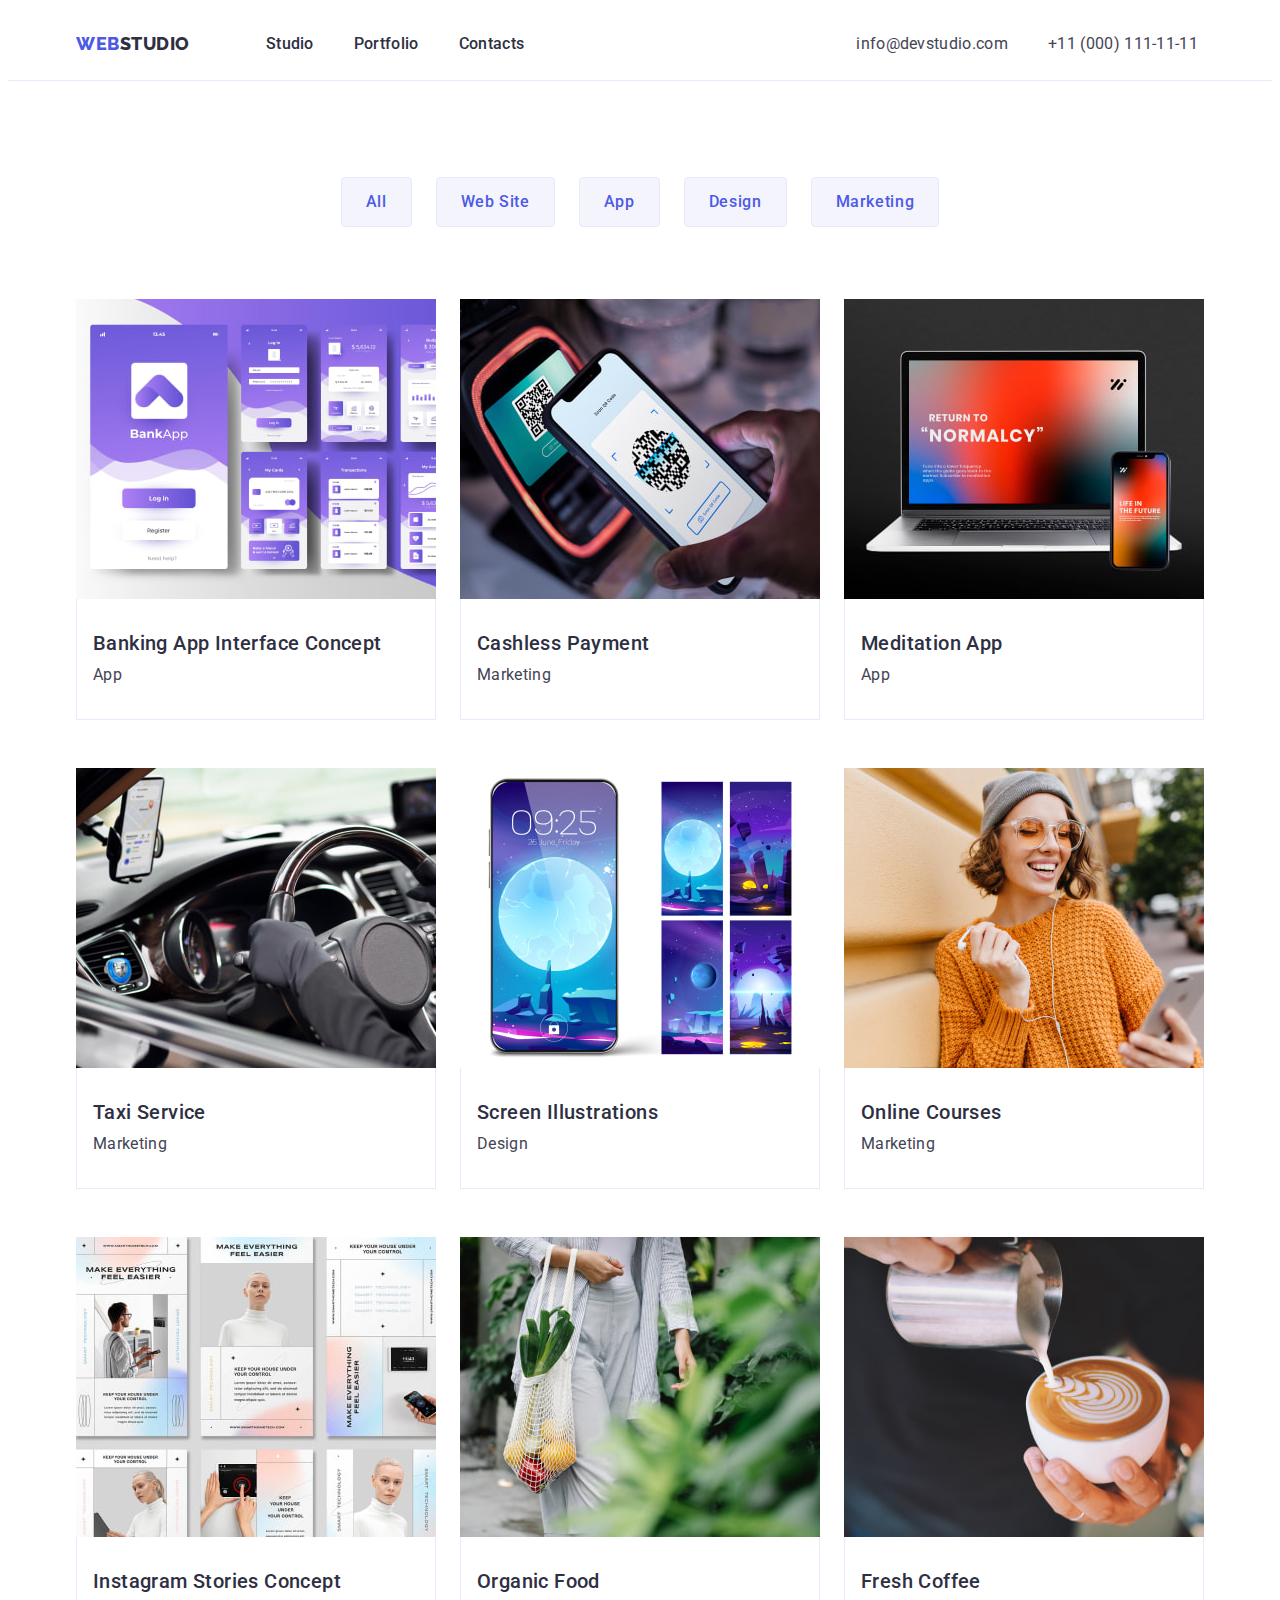
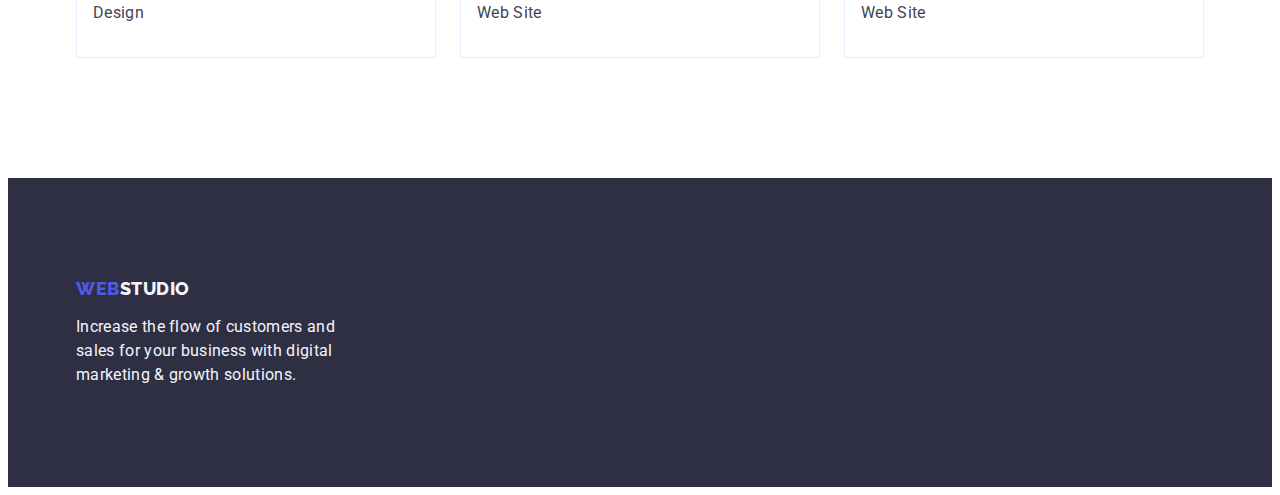
==== portfolio.html @ 7fe871c6 "Initial commit" ====
<!DOCTYPE html>
<html lang="en">
  <head>
    <meta charset="UTF-8" />
    <meta http-equiv="X-UA-Compatible" content="IE=edge" />
    <meta name="viewport" content="width=device-width, initial-scale=1.0" />
    <title>Document</title>
    <!--Styles Fonts-->
    <link rel="preconnect" href="https://fonts.googleapis.com" />
    <link rel="preconnect" href="https://fonts.gstatic.com" crossorigin />
    <link
      href="https://fonts.googleapis.com/css2?family=Raleway:wght@800&family=Roboto:wght@400;500;700;900&display=swap"
      rel="stylesheet"
    />
    <!-- Normolize -->
    <link rel="stylesheet" href="https://cdnjs.cloudflare.com/ajax/libs/modern-normalize/1.1.0/modern-normalize.min.css" integrity="sha512-wpPYUAdjBVSE4KJnH1VR1HeZfpl1ub8YT/NKx4PuQ5NmX2tKuGu6U/JRp5y+Y8XG2tV+wKQpNHVUX03MfMFn9Q==" crossorigin="anonymous" referrerpolicy="no-referrer" />
    <!--Styles proect-->
    <link rel="stylesheet" href="./css/styles.css" />
  </head>
  <body>
    <!--Header section-->
    <header class="header">
      <div class="header-container container">
        <nav class="header-nav">
          <a class="logo-link link" href="./index.html">Web<span class="web-logo">Studio</span></a>
          <ul class="header-nav-list list">
            <li class="header-nav-iteam">
              <a class="header-link link" href="./index.html">Studio</a>
            </li>
            <li class="header-nav-iteam">
              <a class="header-link link" href="./portfolio.html">Portfolio</a>
            </li>
            <li class="header-nav-iteam">
              <a class="header-link link" href="">Contacts</a>
            </li>
          </ul>
        </nav>
        <address class="header-address">
          <ul class="header-add-list list">
            <li class="header-add-link">
              <a class="header-add-mail link" href="mailto:info@devstudio.com">info@devstudio.com</a>
            </li>
            <li class="header-add-link">
              <a class="header-add-mail link" href="tel:+110001111111">+11 (000) 111-11-11</a>
            </li>
          </ul>
        </address>
      </div>
    </header>
    <!--Main section-->
    <main>
      <section class="filter-st">
        <div class="filter-container container">
          <h1 class="filter-title" hidden>Filter button</h1>
          <ul class="bt-list list">
            <li class="filter-bt-iteam link">
              <button type="button" class="filter-bt">All</button>
            </li>
            <li class="filter-bt-iteam link">
              <button type="button" class="filter-bt">Web Site</button>
            </li>
            <li class="filter-bt-iteam link">
              <button type="button" class="filter-bt">App</button>
            </li>
            <li class="filter-bt-iteam link">
              <button type="button" class="filter-bt">Design</button>
            </li>
            <li class="filter-bt-iteam link">
              <button type="button" class="filter-bt">Marketing</button>
            </li>
          </ul>
          <ul class="portf-list list">
            <li class="portf-list-iteam">
              <a class="portf-iteam link" href="">
                <img
                class="portfolio-img"
                src="./images/portfolio/img1.jpg"
                alt="Banking app"
                width="360"
                height="300"
                />
                <div class="portfolio-card-tx">
                  <h2 class="portfolio-title-two">Banking App Interface Concept</h2>
                  <p class="portfolio-tx-two">App</p>
                </div>
              </a>
            </li>
            <li class="portf-list-iteam">
              <a class="portf-iteam link" href="">
                <img
                class="portfolio-img"
                src="./images/portfolio/img2.jpg"
                alt="Payment"
                width="360"
                height="300"
                />
                <div class="portfolio-card-tx">
                  <h2 class="portfolio-title-two">Cashless Payment</h2>
                  <p class="portfolio-tx-two">Marketing</p>
                </div>
              </a>
            </li>
            <li class="portf-list-iteam">
              <a class="portf-iteam link" href="">
                <img
                class="portfolio-img"
                src="./images/portfolio/img3.jpg"
                alt="Meditation app"
                width="360"
                height="300"
                />
                <div class="portfolio-card-tx">
                  <h2 class="portfolio-title-two">Meditation App</h2>
                  <p class="portfolio-tx-two">App</p>
                </div>
              </a>
            </li>
            <li class="portf-list-iteam">
              <a class="portf-iteam link" href="">
                <img
                class="portfolio-img"
                src="./images/portfolio/img4.jpg"
                alt="Taxi Service"
                width="360"
                height="300"
                />
                <div class="portfolio-card-tx">
                  <h2 class="portfolio-title-two">Taxi Service</h2>
                  <p class="portfolio-tx-two">Marketing</p>
                </div>
              </a>
            </li>
            <li class="portf-list-iteam">
              <a class="portf-iteam link" href="">
                <img
                class="portfolio-img"
                src="./images/portfolio/img5.jpg"
                alt="Illustrations"
                width="360"
                height="300"
                />
                <div class="portfolio-card-tx">
                  <h2 class="portfolio-title-two">Screen Illustrations</h2>
                  <p class="portfolio-tx-two">Design</p>
                </div>
              </a>
            </li>
            <li class="portf-list-iteam">
              <a class="portf-iteam link" href="">
                <img
                class="portfolio-img"
                src="./images/portfolio/img6.jpg"
                alt="Online Courses"
                width="360"
                height="300"
                />
                <div class="portfolio-card-tx">
                  <h2 class="portfolio-title-two">Online Courses</h2>
                  <p class="portfolio-tx-two">Marketing</p>
                </div>
              </a>
            </li>
            <li class="portf-list-iteam">
              <a class="portf-iteam link" href="">
                <img
                class="portfolio-img"
                src="./images/portfolio/img7.jpg"
                alt="Instagram Stories"
                width="360"
                height="300"
                />
                <div class="portfolio-card-tx">
                  <h2 class="portfolio-title-two">Instagram Stories Concept</h2>
                  <p class="portfolio-tx-two">Design</p>
                </div>
              </a>
            </li>
            <li class="portf-list-iteam">
              <a class="portf-iteam link" href="">
                <img
                class="portfolio-img"
                src="./images/portfolio/img8.jpg"
                alt="Organic Food"
                width="360"
                height="300"
                />
                <div class="portfolio-card-tx">
                  <h2 class="portfolio-title-two">Organic Food</h2>
                  <p class="portfolio-tx-two">Web Site</p>
                </div>
              </a>
            </li>
            <li class="portf-list-iteam">
              <a class="portf-iteam link" href="">
                <img
                class=""
                src="./images/portfolio/img9.jpg"
                alt="Coffee"
                width="360"
                height="300"
                />
                <div class="portfolio-card-tx">
                  <h2 class="portfolio-title-two">Fresh Coffee</h2>
                  <p class="portfolio-tx-two">Web Site</p>
                </div>
              </a>
            </li>
          </ul>
        </div>
      </section>
    </main>
    <!--Footer section-->
    <footer class="footer">
      <div class="footer-container container">
        <a class="logo-link-footer link" href="./index.html">Web<span class="footer-logo">Studio</span></a>
        <p class="footer-tx"
          >Increase the flow of customers and sales for your business with digital marketing & growth
          solutions.</p
        >
      </div>
    </footer>
  </body>
</html>
---- css/styles.css ----
:root {
    /* Color */
    --main-txt-cl: #434455;
    --background-cl: #FFFFFF;
    --link-cl: #2E2F42;
    --color-cloud: #f4f4fd;
    --logo-cl: #4D5AE5;
    --activ-cl: #404bbf;
    --hero-cl: #FFFFFF;
    /* Fonts */
    --main-ft: Roboto, sans-serif;
    --second-ft: Raleway, sans-serif;
}

/**
  |============================
  | Base style
  |============================
*/

html {
    box-sizing: border-box;
}

*,
*::before,
*::after {
  box-sizing: inherit;
}

body {
    font-family: var(--main-ft);
    font-size: 16px;
    line-height: 1.5;
    letter-spacing: 0.2em;
    color: var(--main-txt-cl);
    background-color: var(--background-cl);
}

/* reset start */

h1,h2,h3,h4,h5,h6,p {
    margin: 0;
}

img {
    display: block;
}

.link {
    text-decoration: none;
}
.list {
    list-style: none;
    padding: 0;
    margin: 0;
}
button {
    cursor: pointer;
}

.container {
    width: 1158px;
    padding-left: 15px;
    padding-right: 15px;
    margin: 0 auto;
}
/**
  |============================
  | Header
  |============================
*/

.header {
    background-color: #FFFFFF;
    border-bottom: 1px solid #e7e9fc;
}
.logo-link {
    font-family: var(--second-ft);
    font-style: normal;
    font-weight: 800;
    font-size: 18px;
    line-height: 1.17;
    align-items: center;
    letter-spacing: 0.03em;
    text-transform: uppercase;
    color: var(--logo-cl);
    margin-right: 76px;
}

.web-logo {
    font-family: var(--second-ft);
    font-style: normal;
    font-weight: 800;
    font-size: 18px;
    line-height: 1.17;
    align-items: center;
    letter-spacing: 0.03em;
    text-transform: uppercase;
    color: var(--link-cl);
}

.header-nav {
    display: flex;
    align-items: center;
}

.header-nav-list {
    display: flex;
    align-items: center;
    margin-right: 332px;
}

.header-link {
    font-family: var(--main-ft);
    font-style: normal;
    font-weight: 500;
    font-size: 16px;
    line-height: 1.5;
    letter-spacing: 0.02em;
    color: var(--link-cl);
    display: flex;
    padding-top: 24px;
    padding-bottom: 24px;
}

.header-address {
    font-style: normal;
}

.header-link:hover,
.header-link:focus {
    color: var(--activ-cl);
}

.header-add-mail {
    font-style: normal;
    font-weight: 400;
    font-size: 16px;
    letter-spacing: 0.02em;
    line-height: 1.5;
    color: var(--main-txt-cl);
}

.header-add-mail:hover,
.header-add-mail:focus {
    color: var(--activ-cl);
}

.header-container {
    display: flex;
    align-items: center;
}

.header-add-list {
    display: flex;
    margin: 0px;
    padding: 0px;
}

.header-nav-list .header-nav-iteam:not(:last-child) {
    margin-right: 40px;
}
.header-add-list .header-add-link:not(:last-child) {
    margin-right: 40px;
  }
/**
  |============================
  | Hero
  |============================
*/

.hero-st {
    background-color: var(--link-cl);
    height: 600px;
    margin: 0px;
    padding-top: 188px;
    padding-bottom: 188px;
}

.hero-title {
    font-size: 56px;
    line-height: 1.07;
    text-align: center;
    letter-spacing: 0.02em;
    color: var(--hero-cl);

    max-width: 496px;
    margin-top: 0px;
    margin-right: auto;
    margin-bottom: 48px;
    margin-left: auto;
}

.hero-btn {
    background-color: var(--logo-cl);
    font-family: var(--main-ft);
    font-weight: 500;
    font-size: 16px;
    line-height: 1.5;
    letter-spacing: 0.04em;
    color: var(--hero-cl);
    cursor: pointer;

    display: block;
    min-width: 169px;
    padding: 16px 32px;
    box-shadow: 0px 4px 4px rgba(0, 0, 0, 0.15);
    border-radius: 4px;
    border: none;
    margin-right: auto;
    margin-left: auto;
}

.hero-btn:hover,
.hero-btn:focus {
    color: var(--hero-cl);
    background-color: var(--activ-cl);
}

/**
  |============================
  | About
  |============================
*/

.about {
    padding-top: 120px;
    padding-bottom: 120px;
}
.about-list {
    display: flex;
    margin-top: 0px;
    margin-bottom: 0px;
    padding: 0px;
}
.about-list-iteam {
    width: 264px;
}
.about-list-iteam:not(:last-child) {
    margin-right: 24px;
}
.about-title-main {
    font-weight: 500;
    font-size: 20px;
    line-height: 1.2;
    letter-spacing: 0.02em;
    color: var(--link-cl);
    margin-bottom: 8px
}

.about-tx {
    line-height: 1.5;
    letter-spacing: 0.02em;
}

/**
  |============================
  | Portfolio
  |============================
*/

.portfolio {
    padding-bottom: 120px;
}

.portfolio-list {
    display: flex;
}

.portfolio-title {
    font-size: 36px;
    line-height: 1.11;
    text-align: center;
    letter-spacing: 0.02em;
    color: var(--link-cl);
    text-transform: capitalize;

    margin-right: auto;
    margin-bottom: 72px;
    margin-left: auto;
}

.portfolio-list .portfolio-list-iteam:not(:last-child) {
    margin-right: 24px;
  }

/**
  |============================
  | Team
  |============================
*/

.team {
    background-color: var(--color-cloud);
    padding-top: 120px;
    padding-bottom: 120px;
}

.team-list {
    display: flex;
}
.team-title {
    font-size: 36px;
    line-height: 1.11;
    text-align: center;
    letter-spacing: 0.02em;
    text-transform: capitalize;
    color: var(--link-cl);
    margin-right: auto;
    margin-bottom: 72px;
    margin-left: auto;
}

.team-list-iteam {
    background-color: var(--background-cl);
    width: 264px;
    box-shadow: 0px 1px 6px rgba(46, 47, 66, 0.08), 0px 1px 1px rgba(46, 47, 66, 0.16), 0px 2px 1px rgba(46, 47, 66, 0.08);
    border-radius: 0px 0px 4px 4px;
}

.team-list .team-list-iteam:not(:last-child) {
    margin-right: 24px;
  }

.team-name {
    font-size: 20px;
    line-height: 1.2;
    font-weight: 500;
    text-align:center;
    letter-spacing: 0.02em;
    color: var(--link-cl);
    margin-bottom: 8px;
}

.team-tx {
    letter-spacing: 0.02em;
    line-height: 1.5;
    text-align: center;
}

.card-content {
    flex-direction: column;
    justify-content: center;
    align-items: center;
    padding: 32px 16px;
    gap: 8px;
}
/**
  |============================
  | Footer
  |============================
*/
.logo-link-footer {
    font-family: var(--second-ft);
    font-style: normal;
    font-weight: 800;
    font-size: 18px;
    line-height: 1.17;
    align-items: center;
    letter-spacing: 0.03em;
    text-transform: uppercase;
    color: var(--logo-cl);
    
    margin-bottom: 16px;
    display: inline-block;
}

.footer {
    background-color: var(--link-cl);
    color: var(--color-cloud);
    padding-top: 100px;
    padding-bottom: 100px;
}
.footer-logo {
    color: var(--color-cloud);
}

.footer-tx {
    font-weight: 400;
    letter-spacing: 0.02em;
    width: 264px;
}

/**
  |============================
  | Portfolio second page
  |============================
*/

/* Filter section */

.filter-st {
    padding-top: 96px;
    padding-bottom: 120px;
}

.bt-list {
    display: flex;
    justify-content: center;
    margin-bottom: 72px;
}

.bt-list .filter-bt-iteam:not(:last-child) {
    margin-right: 24px;
}
.filter-bt {
    font-family: var(--main-ft);
    font-weight: 500;
    font-size: 16px;
    line-height: 1.5;
    text-align: center;
    letter-spacing: 0.04em;
    color: var(--logo-cl);
    background-color: var(--color-cloud);
    cursor: pointer;

    border: 1px solid #E7E9FC;
    border-radius: 4px;
    padding: 12px 24px;
}

.filter-bt:hover,
.filter-bt:focus {
    color: var(--background-cl);
    background-color: var(--activ-cl);
    border: 1px solid transparent;
}

/* Portfoilio section */

.portfolio-title-two {
    font-weight: 500;
    font-size: 20px;
    line-height: 1.2;
    letter-spacing: 0.02em;
    color: var(--link-cl);
    margin-bottom: 8px;
}

.portfolio-tx-two {
    color: var(--main-txt-cl);
    line-height: 1.5;
    letter-spacing: 0.02em;
    margin-bottom: 0px;
}
.portf-list .portf-iteam {
    text-decoration: none;
    list-style: none;
}
.portf-list {
    display: flex;
    flex-wrap: wrap;
}
.portf-list-iteam {
    margin-right: 24px;
    margin-bottom: 48px;
}
.portf-list-iteam:nth-child(3n) {
    margin-right: 0px;
}
.portf-list-iteam:nth-last-child(-n + 3) {
    margin-bottom: 0px;
}
.portfolio-card-tx {
    padding: 32px 16px;
    border: 1px solid #e7e9fc;
    border-top: none;
}
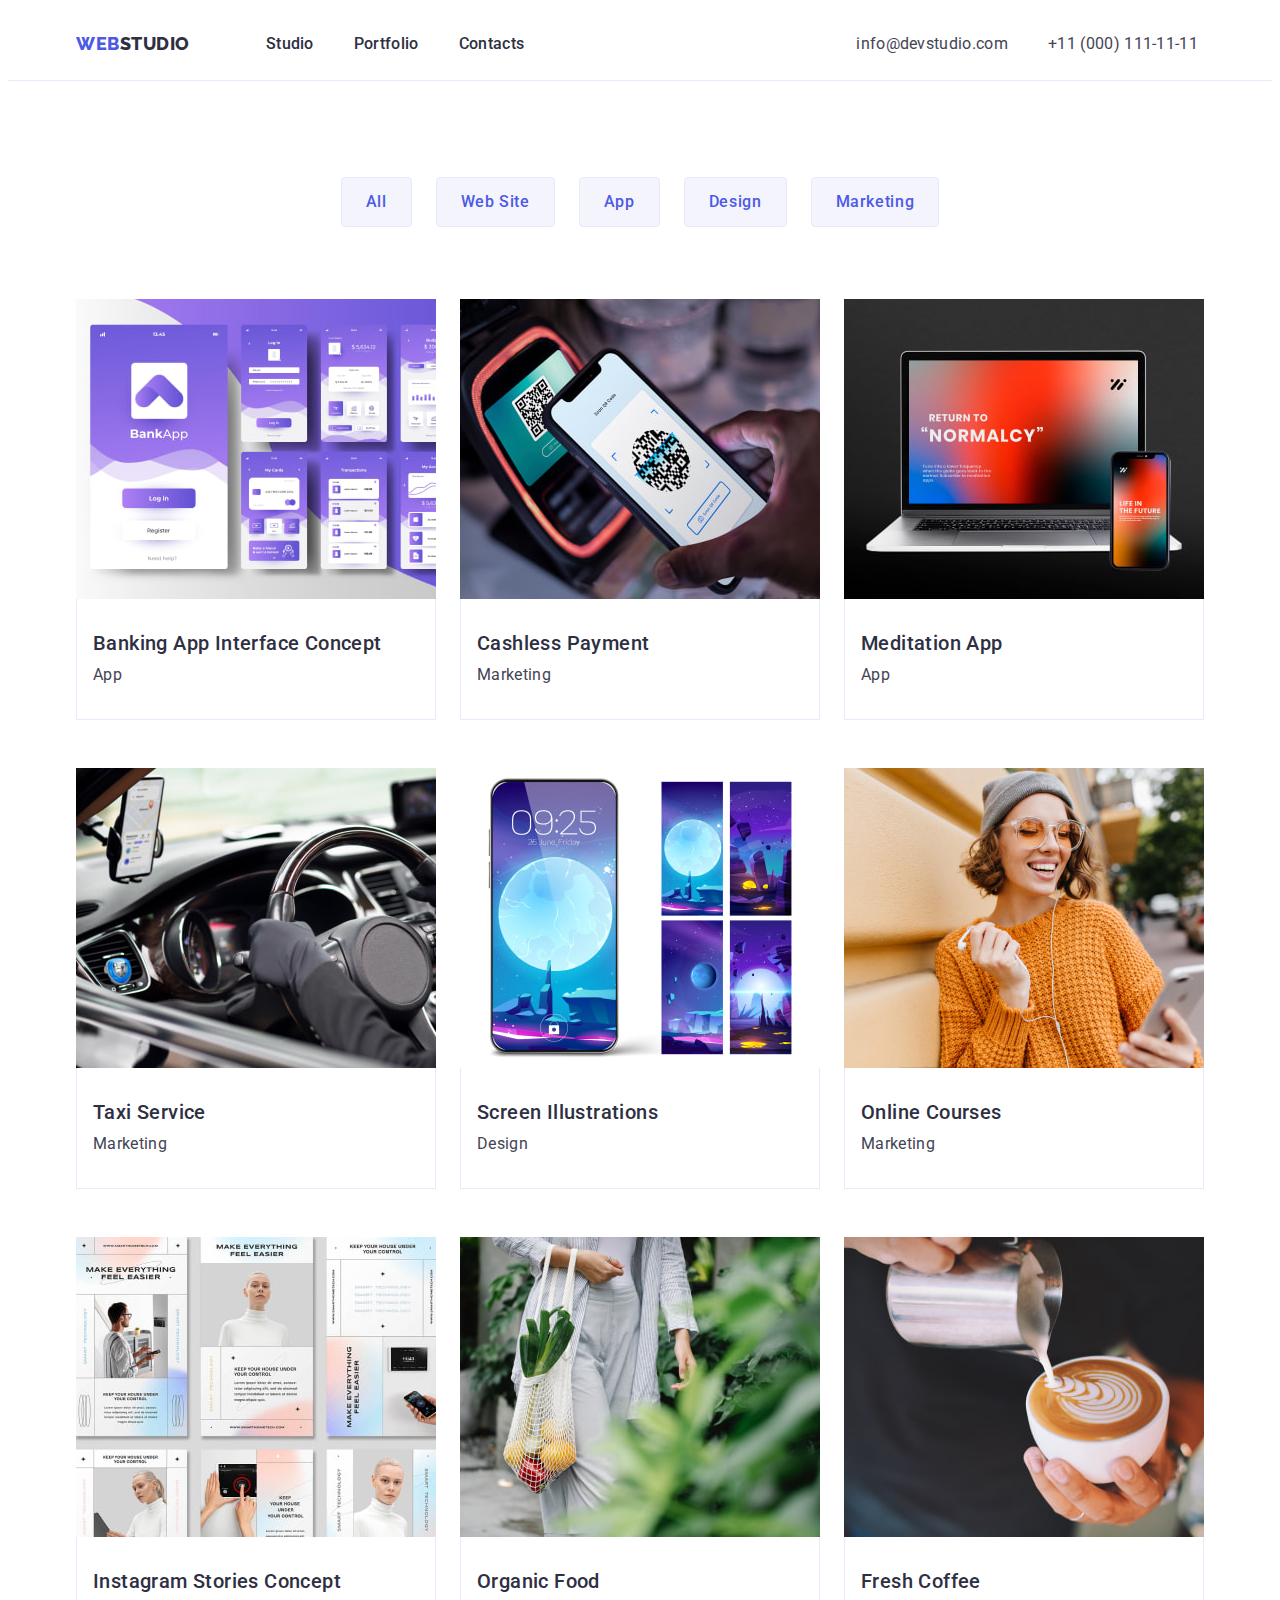
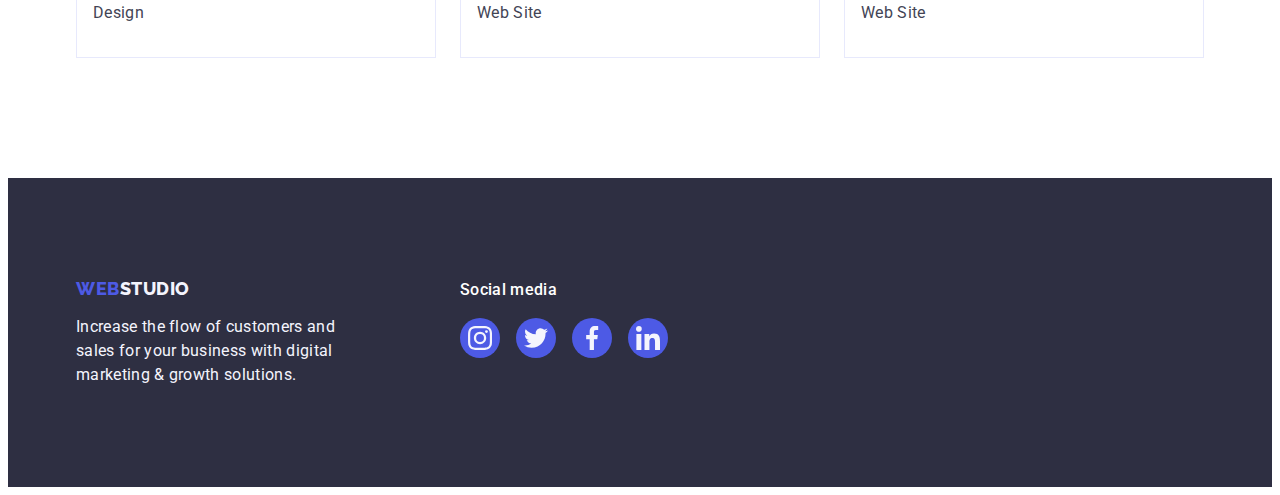
==== commit b1900446: "com2" ====
--- a/portfolio.html
+++ b/portfolio.html
@@ -212,11 +212,68 @@
     <!--Footer section-->
     <footer class="footer">
       <div class="footer-container container">
-        <a class="logo-link-footer link" href="./index.html">Web<span class="footer-logo">Studio</span></a>
-        <p class="footer-tx"
-          >Increase the flow of customers and sales for your business with digital marketing & growth
-          solutions.</p
-        >
+        <div class="footer-left">
+          <a class="logo-link-footer link" href="./index.html"
+            >Web<span class="footer-logo">Studio</span></a
+          >
+          <p class="footer-tx"
+            >Increase the flow of customers and sales for your business with digital marketing &
+            growth solutions.</p
+          >
+        </div>
+        <div class="footer-social">
+          <p class="footer-social-tx">Social media</p>
+          <ul class="footer-social-list list">
+            <li class="footer-social-iteam">
+              <a
+                class="footer-social-link link"
+                href=""
+                target="_blank"
+                rel="noopener noreferrer"
+                aria-label="Instagram icon"
+              >
+                <svg class="footer-social-icon" width="24" height="24">
+                  <use href="./images/icons.svg#icon-instagram"></use></svg
+              ></a>
+            </li>
+            <li class="footer-social-iteam">
+              <a
+                class="footer-social-link link"
+                href=""
+                target="_blank"
+                rel="noopener noreferrer"
+                aria-label="Twitter icon"
+              >
+                <svg class="footer-social-icon" width="24" height="24">
+                  <use href="./images/icons.svg#icon-twitter"></use></svg
+              ></a>
+            </li>
+            <li class="footer-social-iteam">
+              <a
+                class="footer-social-link link"
+                href=""
+                target="_blank"
+                rel="noopener noreferrer"
+                aria-label="Facebook icon"
+              >
+                <svg class="footer-social-icon" width="24" height="24">
+                  <use href="./images/icons.svg#icon-facebook"></use></svg
+              ></a>
+            </li>
+            <li class="footer-social-iteam">
+              <a
+                class="footer-social-link link"
+                href=""
+                target="_blank"
+                rel="noopener noreferrer"
+                aria-label="Linkedin icon"
+              >
+                <svg class="footer-social-icon" width="24" height="24">
+                  <use href="./images/icons.svg#icon-linkedin"></use></svg
+              ></a>
+            </li>
+          </ul>
+        </div>
       </div>
     </footer>
   </body>
--- a/css/styles.css
+++ b/css/styles.css
@@ -176,6 +176,18 @@
     margin: 0px;
     padding-top: 188px;
     padding-bottom: 188px;
+
+    background-image: linear-gradient(
+        rgba(46, 47, 66, 0.7),
+        rgba(46, 47, 66, 0.7)
+    ),
+    url(../images/hero/people-office.jpg);
+    background-repeat: no-repeat;
+    background-size: cover;
+    background-position: center;
+    max-width: 1440px;
+    margin-left: auto;
+    margin-right: auto;
 }
 
 .hero-title {
@@ -253,6 +265,16 @@
     line-height: 1.5;
     letter-spacing: 0.02em;
 }
+/* About icons */
+.about-icon-conteiner{
+    display: flex;
+    justify-content: center;
+    align-items: center;
+    background-color: var(--color-cloud);
+    margin-bottom: 8px;
+    height: 112px;
+    border-radius: 4px;
+}
 
 /**
   |============================
@@ -337,6 +359,7 @@
     letter-spacing: 0.02em;
     line-height: 1.5;
     text-align: center;
+    margin-bottom: 8px;
 }
 
 .card-content {
@@ -345,6 +368,94 @@
     align-items: center;
     padding: 32px 16px;
     gap: 8px;
+}
+/* Social icons */
+.socials{
+    display: flex;
+    justify-content: center;
+    align-items: center;
+    gap: 24px;
+    padding: 0;
+}
+.socials-iteam {
+}
+.socials-link {
+    display: flex;
+    justify-content: center;
+    align-items: center;
+    width: 40px;
+    height: 40px;
+    border-radius: 50%;
+
+    background-color: var(--logo-cl);
+}
+.socials-icon {
+    fill: var(--color-cloud);
+}
+.socials-link:hover {
+    background-color: var(--activ-cl);
+}
+
+.socials-link:focus {
+    background-color: var(--activ-cl);
+}
+
+/**
+  |============================
+  | Customers
+  |============================
+*/
+.customers {
+    padding-top: 107px;
+    padding-bottom: 120px;
+}
+.customers-container {
+}
+
+.customers-list {
+    display: flex;
+    gap: 24px;
+    margin: 0;
+    padding: 0;
+}
+
+.customers-iteam {
+    width: 168px;
+    height: 88px;
+    display: flex;
+    justify-content: center;
+    align-items: center;
+}
+.customers-link {
+    display: flex;
+    justify-content: center;
+    align-items: center;
+    width: 100%;
+    height: 100%;
+    border: 1px solid #8E8F99;
+    border-radius: 4px;
+    color: #8E8F99;
+}
+
+.customers-icon {
+    fill: currentColor;
+}
+
+.customers-link:hover {
+    box-shadow: 0px 4px 4px rgba(0, 0, 0, 0.25);
+    border-color: var(--activ-cl);
+    color: var(--activ-cl);
+}
+.customers-link:focus {
+    box-shadow: 0px 4px 4px rgba(0, 0, 0, 0.25);
+    border-color: var(--activ-cl);
+    color: var(--activ-cl);
+}
+.customers-iteam:focus .customers-icon {
+    fill: var(--activ-cl);
+}
+.customers-iteam:hover .customers-icon {
+    fill: var(--activ-cl);
 }
 /**
   |============================
@@ -382,6 +493,54 @@
     width: 264px;
 }
 
+.footer-left {
+    margin-right: 120px;
+}
+.footer-container {
+    display: flex;
+    align-items: baseline;
+}
+
+/* Footer social */
+
+.footer-social {
+}
+.footer-social-tx {
+    margin-bottom: 16px;
+    font-weight: 500;
+    color: var(--hero-cl);
+    line-height: 1.5;
+    letter-spacing: 0.02em;
+}
+.footer-social-list {
+    display: flex;
+    gap: 16px;
+}
+
+.footer-social-iteam {
+    width: 40px;
+    height: 40px;
+}
+.footer-social-link {
+    display: flex;
+    justify-content: center;
+    align-items: center;
+    width: 100%;
+    height: 100%;
+    background-color: #4D5AE5;
+    border-radius: 50%;
+
+}
+.footer-social-link:focus {
+    background-color: #31D0AA;
+}
+.footer-social-link:hover {
+    background-color: #31D0AA;
+}
+.footer-social-icon {
+    fill: var(--color-cloud);
+}
+
 /**
   |============================
   | Portfolio second page
